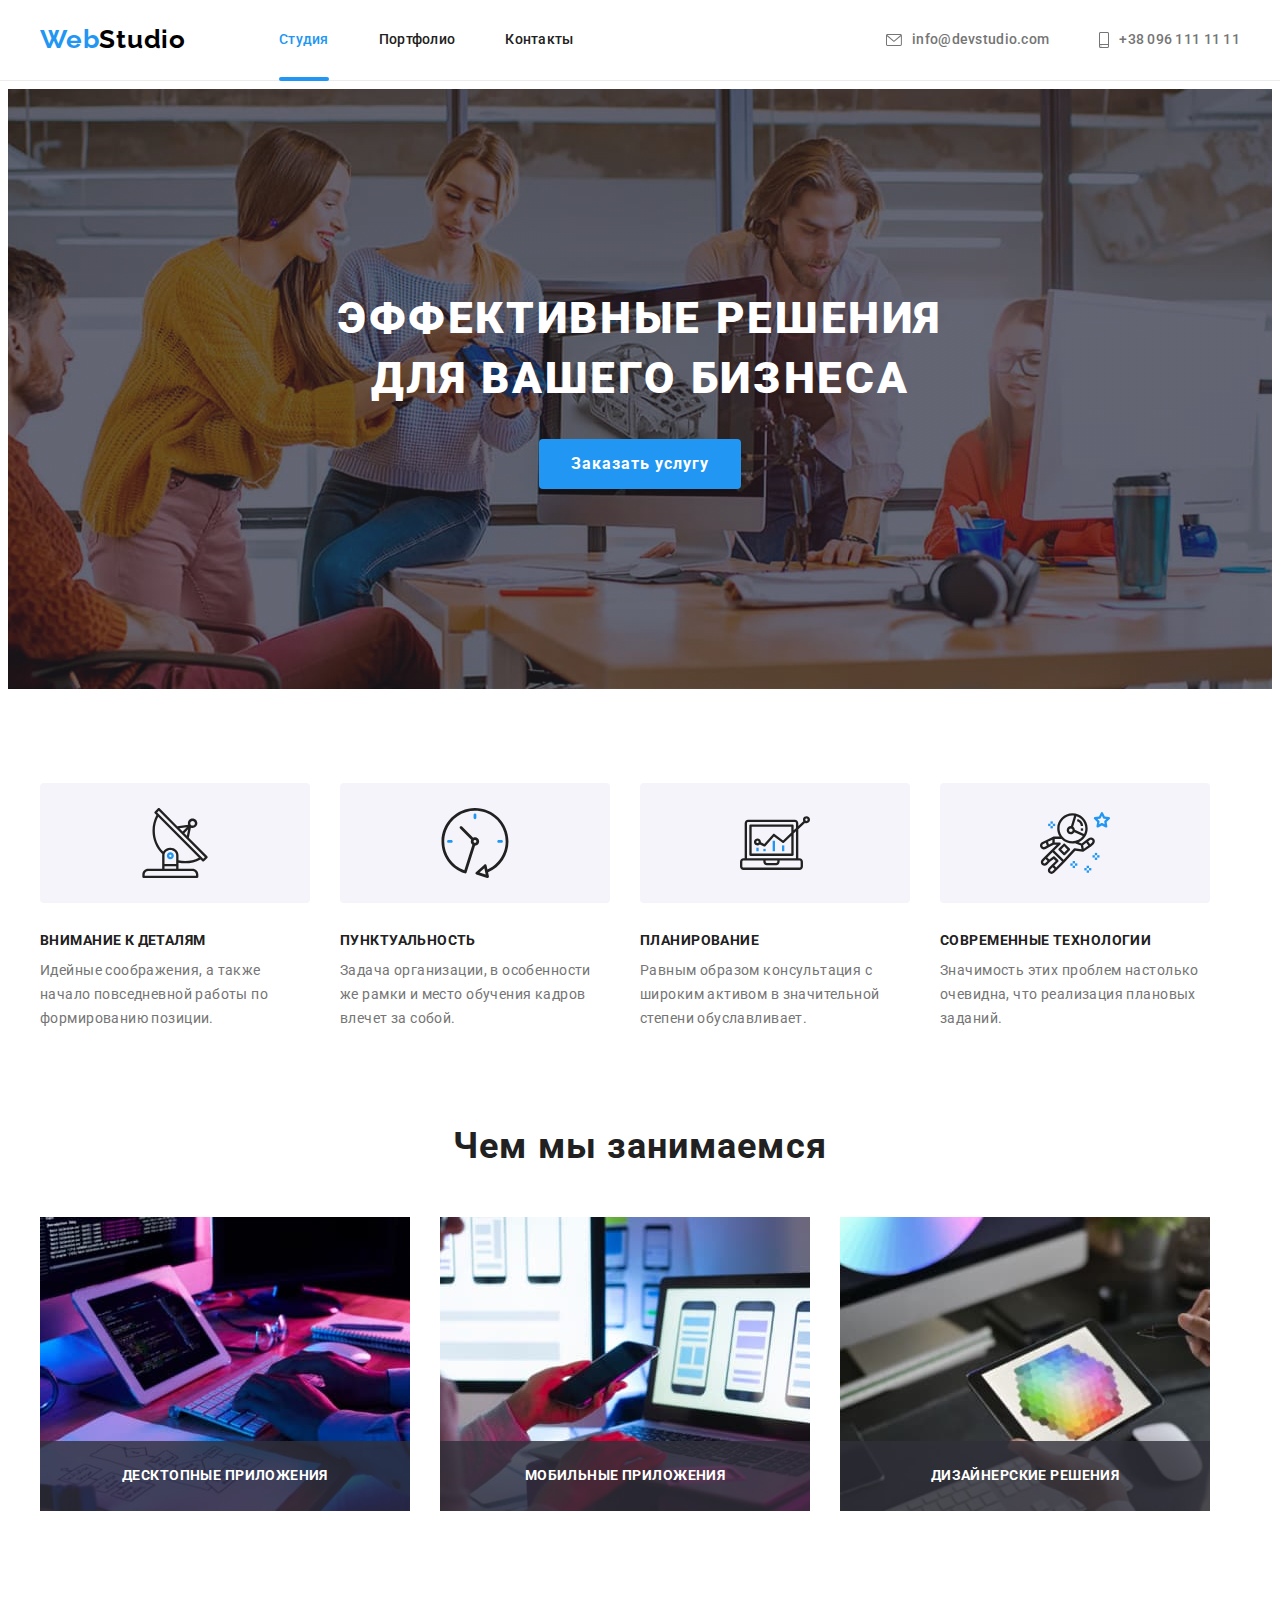
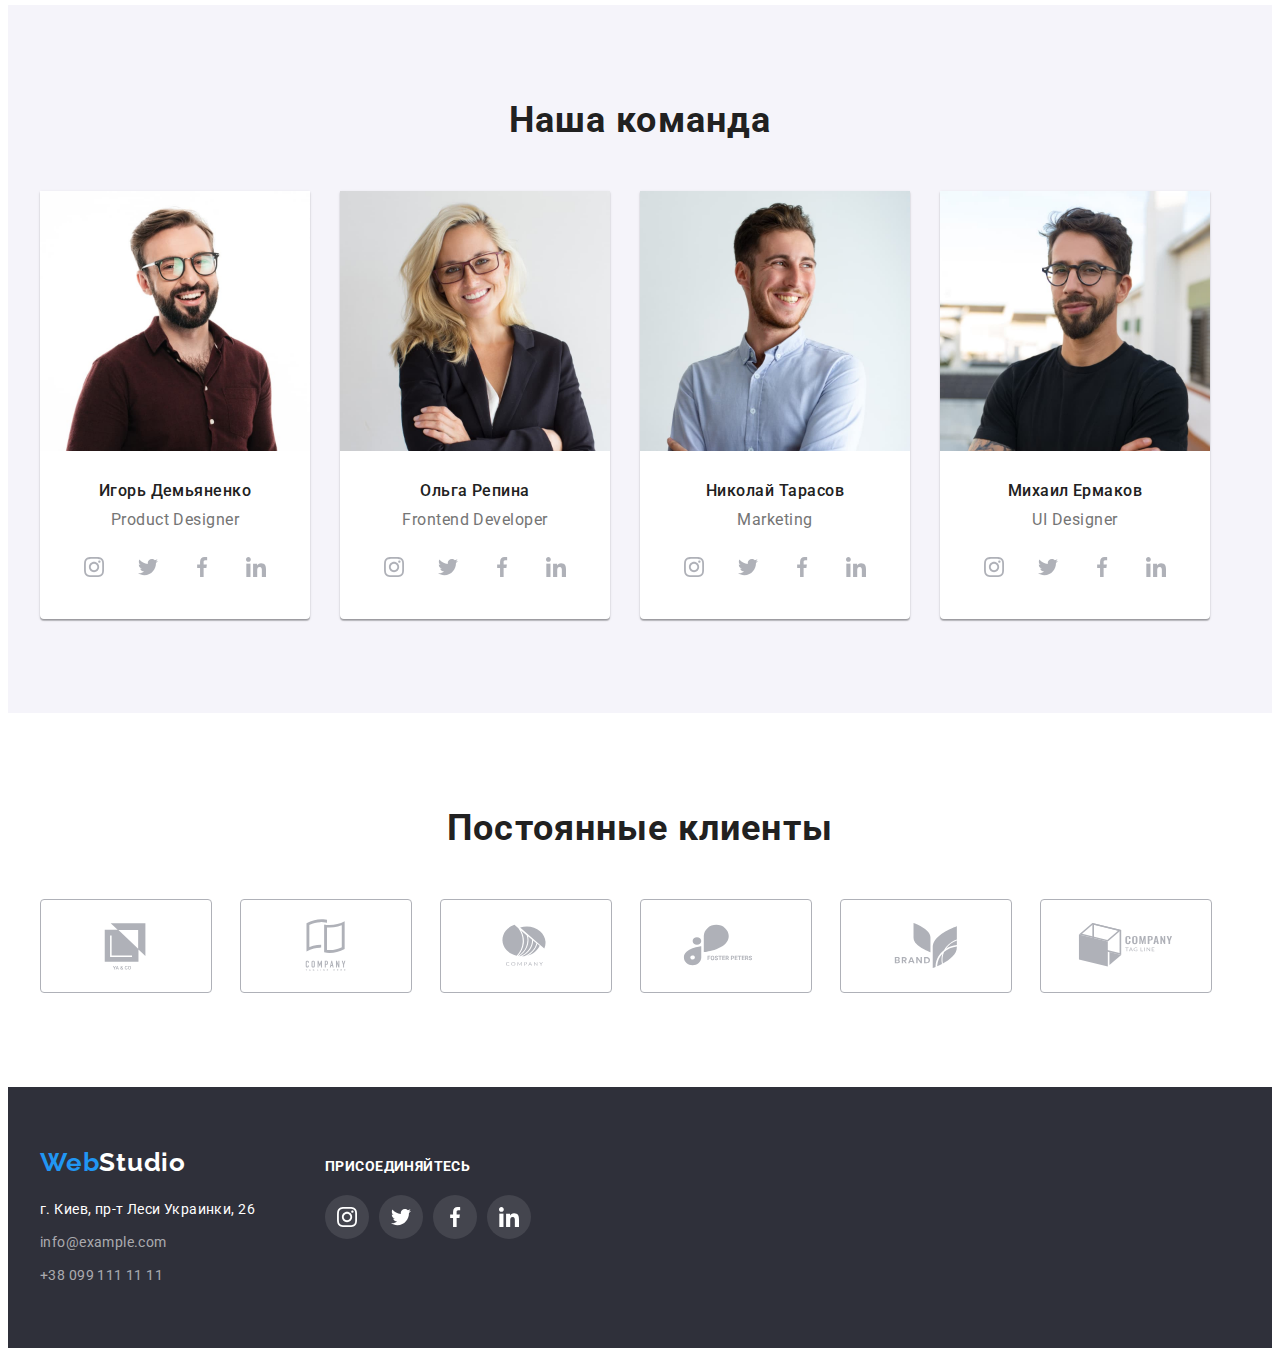
==== index.html @ 26d164e5 "added files from hw-05" ====
<!DOCTYPE html>
<html lang="ru">
  <head>
    <meta charset="UTF-8" />
    <meta http-equiv="X-UA-Compatible" content="IE=edge" />
    <meta name="viewport" content="width=device-width, initial-scale=1.0" />
    <title>WebStudio</title>
    <link rel="preconnect" href="https://fonts.googleapis.com" />
    <link rel="preconnect" href="https://fonts.gstatic.com" crossorigin />
    <link
      href="https://fonts.googleapis.com/css2?family=Raleway:wght@700&family=Roboto:wght@400;500;700;900&display=swap"
      rel="stylesheet"
    />
    <link
      rel="stylesheet"
      href="https://cdnjs.cloudflare.com/ajax/libs/modern-normalize/1.1.0/modern-normalize.min.css"
      integrity="sha512-wpPYUAdjBVSE4KJnH1VR1HeZfpl1ub8YT/NKx4PuQ5NmX2tKuGu6U/JRp5y+Y8XG2tV+wKQpNHVUX03MfMFn9Q=="
      crossorigin="anonymous"
      referrerpolicy="no-referrer"
    />
    <link rel="stylesheet" href="./css/styles.css" />
  </head>
  <body>
    <header class="header">
      <div class="header-container container">
        <a class="logo link" href="index.html" lang="en"
          >Web<span class="logo-black link">Studio</span></a
        >

        <nav class="nav">
          <ul class="nav-list list">
            <li class="nav-item">
              <a class="nav-link link current" href="./index.html">Студия</a>
            </li>
            <li class="nav-item">
              <a class="nav-link link" href="./portfolio.html">Портфолио</a>
            </li>
            <li class="nav-item">
              <a class="nav-link link" href="">Контакты</a>
            </li>
          </ul>
        </nav>

        <ul class="contacts-list list">
          <li class="contacts-item">
            <a class="contacts-link link" href="mailto:info@devstudio.com">
              <svg class="contacts-icon" width="16" height="12">
                <use href="./images/icons-2.svg#icon-envelope"></use>
              </svg>
              info@devstudio.com
            </a>
          </li>
          <li class="contacts-item">
            <a class="contacts-link link" href="tel:+380961111111">
              <svg class="contacts-icon" width="10" height="16">
                <use href="./images/icons-2.svg#icon-smartphone"></use>
              </svg>
              +38 096 111 11 11
            </a>
          </li>
        </ul>
      </div>
    </header>

    <main>
      <section class="hero">
        <div class="container">
          <div class="hero-content">
            <h1 class="hero-title">Эффективные решения для вашего бизнеса</h1>
            <button class="hero-btn" type="button" data-modal-open>Заказать услугу</button>
          </div>
        </div>
      </section>

      <section class="features section">
        <div class="container">
          <h2 class="visually-hidden title">В чем наша особенность</h2>
          <ul class="features-list list">
            <li class="features-item">
              <div class="features-thumb">
                <svg class="features-icon" width="70" height="70">
                  <use href="./images/icons.svg#icon-antenna"></use>
                </svg>
              </div>
              <h3 class="features-item-title">Внимание к деталям</h3>
              <p class="features-item-text">
                Идейные соображения, а также начало повседневной работы по формированию позиции.
              </p>
            </li>
            <li class="features-item">
              <div class="features-thumb">
                <svg class="features-icon" width="70" height="70">
                  <use href="./images/icons.svg#icon-clock"></use>
                </svg>
              </div>
              <h3 class="features-item-title">Пунктуальность</h3>
              <p class="features-item-text">
                Задача организации, в особенности же рамки и место обучения кадров влечет за собой.
              </p>
            </li>
            <li class="features-item">
              <div class="features-thumb">
                <svg class="features-icon" width="70" height="70">
                  <use href="./images/icons.svg#icon-diagram"></use>
                </svg>
              </div>
              <h3 class="features-item-title">Планирование</h3>
              <p class="features-item-text">
                Равным образом консультация с широким активом в значительной степени обуславливает.
              </p>
            </li>
            <li class="features-item">
              <div class="features-thumb">
                <svg class="features-icon" width="70" height="70">
                  <use href="./images/icons.svg#icon-astronaut"></use>
                </svg>
              </div>
              <h3 class="features-item-title">Современные технологии</h3>
              <p class="features-item-text">
                Значимость этих проблем настолько очевидна, что реализация плановых заданий.
              </p>
            </li>
          </ul>
        </div>
      </section>

      <section class="services section">
        <div class="container">
          <h2 class="services-title title">Чем мы занимаемся</h2>
          <ul class="services-list list">
            <li class="services-item">
              <div class="services-item-wrap">
                <img
                  src="./images/about/about-img-1.jpg"
                  alt="Человек печатает на клавиатуре"
                  width="370"
                  height="294"
                />
                <p>Десктопные приложения</p>
              </div>
            </li>
            <li class="services-item">
              <div class="services-item-wrap">
                <img
                  src="./images/about/about-img-2.jpg"
                  alt="Человек держит телефон"
                  width="370"
                  height="294"
                />
                <p>Мобильные приложения</p>
              </div>
            </li>
            <li class="services-item">
              <div class="services-item-wrap">
                <img
                  src="./images/about/about-img-3.jpg"
                  alt="Человек держит планшет"
                  width="370"
                  height="294"
                />
                <p>Дизайнерские решения</p>
              </div>
            </li>
          </ul>
        </div>
      </section>

      <section class="team section">
        <div class="container">
          <h2 class="team-title title">Наша команда</h2>
          <ul class="team-list list">
            <li class="team-item">
              <img src="./images/team/team-img-1.jpg" alt="Парень в очках" />
              <div class="team-wrapper">
                <h3 class="team-subtitle">Игорь Демьяненко</h3>
                <p class="team-text" lang="en">Product Designer</p>
                <ul class="team-soc-list list">
                  <li class="team-soc-item">
                    <a href="" class="team-soc-link link">
                      <svg class="team-soc-icon" width="20" height="20">
                        <use href="./images/icons.svg#icon-instagram"></use>
                      </svg>
                    </a>
                  </li>
                  <li class="team-soc-item">
                    <a href="" class="team-soc-link link">
                      <svg class="team-soc-icon" width="20" height="20">
                        <use href="./images/icons.svg#icon-twitter"></use>
                      </svg>
                    </a>
                  </li>
                  <li class="team-soc-item">
                    <a href="" class="team-soc-link link">
                      <svg class="team-soc-icon" width="20" height="20">
                        <use href="./images/icons.svg#icon-facebook"></use>
                      </svg>
                    </a>
                  </li>
                  <li class="team-soc-item">
                    <a href="" class="team-soc-link link">
                      <svg class="team-soc-icon" width="20" height="20">
                        <use href="./images/icons.svg#icon-linkedin"></use>
                      </svg>
                    </a>
                  </li>
                </ul>
              </div>
            </li>
            <li class="team-item">
              <img src="./images/team/team-img-2.jpg" alt="Девушка в очках" />
              <div class="team-wrapper">
                <h3 class="team-subtitle">Ольга Репина</h3>
                <p class="team-text" lang="en">Frontend Developer</p>
                <ul class="team-soc-list list">
                  <li class="team-soc-item">
                    <a href="" class="team-soc-link link">
                      <svg class="team-soc-icon" width="20" height="20">
                        <use href="./images/icons.svg#icon-instagram"></use>
                      </svg>
                    </a>
                  </li>
                  <li class="team-soc-item">
                    <a href="" class="team-soc-link link">
                      <svg class="team-soc-icon" width="20" height="20">
                        <use href="./images/icons.svg#icon-twitter"></use>
                      </svg>
                    </a>
                  </li>
                  <li class="team-soc-item">
                    <a href="" class="team-soc-link link">
                      <svg class="team-soc-icon" width="20" height="20">
                        <use href="./images/icons.svg#icon-facebook"></use>
                      </svg>
                    </a>
                  </li>
                  <li class="team-soc-item">
                    <a href="" class="team-soc-link link">
                      <svg class="team-soc-icon" width="20" height="20">
                        <use href="./images/icons.svg#icon-linkedin"></use>
                      </svg>
                    </a>
                  </li>
                </ul>
              </div>
            </li>
            <li class="team-item">
              <img src="./images/team/team-img-3.jpg" alt="Парень без очков" />
              <div class="team-wrapper">
                <h3 class="team-subtitle">Николай Тарасов</h3>
                <p class="team-text" lang="en">Marketing</p>
                <ul class="team-soc-list list">
                  <li class="team-soc-item">
                    <a href="" class="team-soc-link link">
                      <svg class="team-soc-icon" width="20" height="20">
                        <use href="./images/icons.svg#icon-instagram"></use>
                      </svg>
                    </a>
                  </li>
                  <li class="team-soc-item">
                    <a href="" class="team-soc-link link">
                      <svg class="team-soc-icon" width="20" height="20">
                        <use href="./images/icons.svg#icon-twitter"></use>
                      </svg>
                    </a>
                  </li>
                  <li class="team-soc-item">
                    <a href="" class="team-soc-link link">
                      <svg class="team-soc-icon" width="20" height="20">
                        <use href="./images/icons.svg#icon-facebook"></use>
                      </svg>
                    </a>
                  </li>
                  <li class="team-soc-item">
                    <a href="" class="team-soc-link link">
                      <svg class="team-soc-icon" width="20" height="20">
                        <use href="./images/icons.svg#icon-linkedin"></use>
                      </svg>
                    </a>
                  </li>
                </ul>
              </div>
            </li>
            <li class="team-item">
              <img src="./images/team/team-img-4.jpg" alt="Другой парень в очках" />
              <div class="team-wrapper">
                <h3 class="team-subtitle">Михаил Ермаков</h3>
                <p class="team-text" lang="en">UI Designer</p>
                <ul class="team-soc-list list">
                  <li class="team-soc-item">
                    <a href="" class="team-soc-link link">
                      <svg class="team-soc-icon" width="20" height="20">
                        <use href="./images/icons.svg#icon-instagram"></use>
                      </svg>
                    </a>
                  </li>
                  <li class="team-soc-item">
                    <a href="" class="team-soc-link link">
                      <svg class="team-soc-icon" width="20" height="20">
                        <use href="./images/icons.svg#icon-twitter"></use>
                      </svg>
                    </a>
                  </li>
                  <li class="team-soc-item">
                    <a href="" class="team-soc-link link">
                      <svg class="team-soc-icon" width="20" height="20">
                        <use href="./images/icons.svg#icon-facebook"></use>
                      </svg>
                    </a>
                  </li>
                  <li class="team-soc-item">
                    <a href="" class="team-soc-link link">
                      <svg class="team-soc-icon" width="20" height="20">
                        <use href="./images/icons.svg#icon-linkedin"></use>
                      </svg>
                    </a>
                  </li>
                </ul>
              </div>
            </li>
          </ul>
        </div>
      </section>

      <section class="clients section">
        <div class="container">
          <h2 class="clients-title title">Постоянные клиенты</h2>
          <ul class="clients-list list">
            <li class="clients-item">
              <a href="" class="clients-link link">
                <svg class="clients-icon" width="106" height="60">
                  <use href="./images/icons-2.svg#icon-client-logo-1"></use>
                </svg>
              </a>
            </li>
            <li class="clients-item">
              <a href="" class="clients-link link">
                <svg class="clients-icon" width="106" height="60">
                  <use href="./images/icons-2.svg#icon-client-logo-2"></use>
                </svg>
              </a>
            </li>
            <li class="clients-item">
              <a href="" class="clients-link link">
                <svg class="clients-icon" width="106" height="60">
                  <use href="./images/icons-2.svg#icon-client-logo-3"></use>
                </svg>
              </a>
            </li>
            <li class="clients-item">
              <a href="" class="clients-link link">
                <svg class="clients-icon" width="106" height="60">
                  <use href="./images/icons-2.svg#icon-client-logo-4"></use>
                </svg>
              </a>
            </li>
            <li class="clients-item">
              <a href="" class="clients-link link">
                <svg class="clients-icon" width="106" height="60">
                  <use href="./images/icons-2.svg#icon-client-logo-5"></use>
                </svg>
              </a>
            </li>
            <li class="clients-item">
              <a href="" class="clients-link link">
                <svg class="clients-icon" width="106" height="60">
                  <use href="./images/icons-2.svg#icon-client-logo-6"></use>
                </svg>
              </a>
            </li>
          </ul>
        </div>
      </section>
    </main>

    <footer class="footer">
      <div class="footer-container container">
        <div class="footer-content">
          <a class="logo link" href="index.html" lang="en"
            >Web<span class="logo-white">Studio</span>
          </a>
          <address class="address">
            <ul class="address-list list">
              <li class="address-item">
                <a
                  class="address-link link"
                  href="https://goo.gl/maps/QAGM4faHn3Rg2UBT6"
                  target="_blank"
                  rel="noopener noreferrer nofollow"
                  >г. Киев, пр-т Леси Украинки, 26
                </a>
              </li>
              <li class="address-item">
                <a class="address-link link" href="mailto:info@example.com">info@example.com</a>
              </li>
              <li class="address-item">
                <a class="address-link link" href="tel:+380991111111">+38 099 111 11 11</a>
              </li>
            </ul>
          </address>
        </div>
        <div class="footer-soc">
          <strong>присоединяйтесь</strong>
          <ul class="footer-soc-list list">
            <li class="footer-soc-item">
              <a class="footer-soc-link link" href="">
                <svg class="footer-soc-icon" width="20" height="20">
                  <use href="./images/icons.svg#icon-instagram"></use>
                </svg>
              </a>
            </li>
            <li class="footer-soc-item">
              <a class="footer-soc-link link" href="">
                <svg class="footer-soc-icon" width="20" height="20">
                  <use href="./images/icons.svg#icon-twitter"></use>
                </svg>
              </a>
            </li>
            <li class="footer-soc-item">
              <a class="footer-soc-link link" href="">
                <svg class="footer-soc-icon" width="20" height="20">
                  <use href="./images/icons.svg#icon-facebook"></use>
                </svg>
              </a>
            </li>
            <li class="footer-soc-item">
              <a class="footer-soc-link link" href="">
                <svg class="footer-soc-icon" width="20" height="20">
                  <use href="./images/icons.svg#icon-linkedin"></use>
                </svg>
              </a>
            </li>
          </ul>
        </div>
      </div>
    </footer>

    <div class="backdrop is-hidden" data-modal>
      <div class="modal">
        <button type="button" class="modal-close-btn" data-modal-close>
          <svg width="11" height="11">
            <use href="./images/modal-close.svg#modal-close"></use>
          </svg>
        </button>
      </div>
    </div>
    <script src="./js/modal.js"></script>
  </body>
</html>
---- css/styles.css ----
:root {
  --title-color: #212121;
  --hero-title-color: #fff;
  --text-color: #757575;
  --text-color-secondary: #fff;
  --primary-bcg-color: #fff;
  --accent-color: #2196f3;
  --element-gap: 30px;
}

body {
  font-family: 'Roboto', sans-serif;
  color: var(--title-color);
  background-color: var(--primary-bcg-color);

  padding-top: 81px;
}

h1,
h2,
h3,
h4,
h5,
h6,
p {
  margin: 0;
}

ul {
  margin: 0;
  padding-left: 0;
}

button {
  cursor: pointer;
}

.list {
  list-style: none;
  margin: 0;
  padding: 0;
}

img {
  display: block;
  max-width: 100%;
  height: auto;
}

.link {
  text-decoration: none;
}

.title {
  margin-bottom: 50px;

  font-size: 36px;
  line-height: 1.17;
  text-align: center;
  letter-spacing: 0.03em;
  color: var(--title-color);
}

.visually-hidden {
  position: absolute;
  white-space: nowrap;
  width: 1px;
  height: 1px;
  overflow: hidden;
  border: 0;
  padding: 0;
  clip: rect(0 0 0 0);
  clip-path: inset(50%);
  margin: -1px;
}

.container {
  max-width: 1200px;
  padding-left: 15px;
  padding-right: 15px;
  margin: 0 auto;
}

.section {
  padding-top: 94px;
  padding-bottom: 94px;
}

/* -----------------HEADER----------------- */

.header {
  position: fixed;
  z-index: 999;
  background-color: var(--primary-bcg-color);
  top: 0;
  left: 50%;
  transform: translateX(-50%);

  border-bottom: 1px solid #ececec;
  width: 100%;
}

.header-container {
  display: flex;
  align-items: center;
}

.logo {
  font-family: 'Raleway', sans-serif;
  font-weight: 700;
  font-size: 26px;
  line-height: 1.19;
  letter-spacing: 0.03em;
  color: #2196f3;
}
.logo-black {
  color: #000;
}
header .logo {
  margin-right: 93px;
  padding-top: 24px;
  padding-bottom: 25px;
}

.nav-list {
  display: flex;
}

.nav-item {
  margin-right: 50px;
}
.nav-item:last-child {
  margin-right: 0;
}

.nav-link {
  display: block;
  padding-top: 32px;
  padding-bottom: 32px;

  font-weight: 500;
  font-size: 14px;
  line-height: 1.14;
  letter-spacing: 0.02em;
  color: var(--title-color);

  transition: color 250ms cubic-bezier(0.4, 0, 0.2, 1);
}

.nav-link.current {
  position: relative;

  color: var(--accent-color);
}

.nav-link.current::after {
  content: '';

  position: absolute;
  bottom: -1px;
  left: 0;

  width: 100%;
  height: 4px;
  background-color: var(--accent-color);
  border-radius: 2px;
}

.contacts-list {
  display: flex;
  margin-left: auto;
}

.contacts-item {
  margin-right: 50px;
}
.contacts-item:last-child {
  margin-right: 0;
}

.contacts-link {
  display: flex;
  align-items: center;
  padding-top: 32px;
  padding-bottom: 32px;

  font-weight: 500;
  font-size: 14px;
  line-height: 1.14;
  letter-spacing: 0.02em;
  color: var(--text-color);

  transition: color 250ms cubic-bezier(0.4, 0, 0.2, 1);
}

.contacts-icon {
  margin-right: 10px;
  fill: currentColor;
}

.nav-link:hover,
.nav-link:focus,
.contacts-link:hover,
.contacts-link:focus {
  color: var(--accent-color);
}

/* -----------------HERO----------------- */

.hero {
  padding-top: 200px;
  padding-bottom: 200px;
  margin: 0 auto;
  max-width: 1600px;

  background-color: #c4c4c4;
  background-image: linear-gradient(rgba(47, 48, 58, 0.4), rgba(47, 48, 58, 0.4)),
    url(../images/hero/hero-bg.jpg);
  background-repeat: no-repeat;
  background-position: center;
  background-size: cover;
}

.hero-content {
  margin: 0 auto;
  max-width: 696px;
}

.hero-title {
  margin-bottom: var(--element-gap);

  font-weight: 900;
  font-size: 44px;
  line-height: 1.36;
  text-align: center;
  letter-spacing: 0.06em;
  text-transform: uppercase;
  color: var(--hero-title-color);
}

.hero-btn {
  display: block;
  padding: 10px 32px;
  margin: 0 auto;
  border: none;

  font-family: inherit;
  font-weight: 700;
  font-size: 16px;
  line-height: 1.88;
  letter-spacing: 0.06em;
  color: var(--text-color-secondary);

  background-color: var(--accent-color);
  box-shadow: 0px 4px 4px rgba(0, 0, 0, 0.15);
  border-radius: 4px;

  transition: background-color 250ms cubic-bezier(0.4, 0, 0.2, 1);
}

.hero-btn:hover,
.hero-btn:focus {
  background-color: #188ce8;
}

/* -----------------FEATURES----------------- */

.features.section {
  padding-bottom: 0;
}

.features-list {
  display: flex;
}

.features-item {
  margin-right: var(--element-gap);
  max-width: 270px;
}
.features-item:last-child {
  margin-right: 0;
}

.features-thumb {
  display: flex;
  justify-content: center;
  align-items: center;
  height: 120px;
  margin-bottom: 30px;

  background-color: #f5f4fa;
  border-radius: 4px;
}

.features-item-title {
  margin-bottom: 10px;

  font-size: 14px;
  line-height: 1.14;
  letter-spacing: 0.03em;
  text-transform: uppercase;
  color: var(--title-color);
}

.features-item-text {
  font-size: 14px;
  line-height: 1.71;
  letter-spacing: 0.03em;
  color: var(--text-color);
}

/* -----------------SERVICES----------------- */

.services-list {
  display: flex;
}

.services-item {
  margin-right: var(--element-gap);
  max-width: 100%;
}
.services-item:last-child {
  margin-right: 0;
}

.services-item-wrap {
  position: relative;
}

.services-item p {
  position: absolute;
  bottom: 0;

  padding: 27px 0;
  width: 100%;

  font-weight: 700;
  font-size: 14px;
  line-height: 1.14;
  text-align: center;
  letter-spacing: 0.03em;
  text-transform: uppercase;

  color: var(--text-color-secondary);
  background-color: rgba(47, 48, 58, 0.8);
}

/* -----------------TEAM----------------- */

.team {
  background-color: #f5f4fa;
}

.team-list {
  display: flex;
}

.team-item {
  max-width: 270px;

  background-color: var(--primary-bcg-color);
  margin-right: var(--element-gap);
  box-shadow: 0px 1px 3px rgba(0, 0, 0, 0.12), 0px 1px 1px rgba(0, 0, 0, 0.14),
    0px 2px 1px rgba(0, 0, 0, 0.2);
  border-radius: 0px 0px 4px 4px;
}
.team-item:last-child {
  margin-right: 0;
}

.team-wrapper {
  padding: 30px 5px;
}

.team-subtitle {
  font-weight: 500;
  font-size: 16px;
  line-height: 1.19;
  letter-spacing: 0.03em;
  color: var(--title-color);
  text-align: center;
  margin-bottom: 10px;
}

.team-text {
  margin-bottom: 16px;

  font-weight: 400;
  font-size: 16px;
  line-height: 1.19;
  letter-spacing: 0.03em;
  color: var(--text-color);
  text-align: center;
}

.team-soc-list {
  display: flex;
  justify-content: center;
}

.team-soc-item {
  margin-right: 10px;
}
.team-soc-item:last-child {
  margin-right: 0;
}

.team-soc-link {
  display: flex;
  justify-content: center;
  align-items: center;
  width: 44px;
  height: 44px;

  border-radius: 50%;
  color: #afb1b8;

  transition: background-color 250ms cubic-bezier(0.4, 0, 0.2, 1),
    color 250ms cubic-bezier(0.4, 0, 0.2, 1);
}

.team-soc-icon {
  fill: currentColor;
}

.team-soc-link:hover,
.team-soc-link:focus {
  background-color: var(--accent-color);
  color: #fff;
}

/* -----------------CLIENTS----------------- */

.clients-list {
  display: flex;
}

.clients-item {
  max-width: 170px;
  margin-right: var(--element-gap);
}
.clients-item:last-child {
  margin-right: 0;
}

.clients-link {
  display: flex;
  justify-content: center;
  align-items: center;
  width: 170px;
  height: 92px;

  border: 1px solid #afb1b8;
  border-radius: 4px;
  color: #afb1b8;
  transform: scale(1);

  transition: border 250ms cubic-bezier(0.4, 0, 0.2, 1), color 250ms cubic-bezier(0.4, 0, 0.2, 1),
    transform 250ms cubic-bezier(0.4, 0, 0.2, 1);
}

.clients-icon {
  fill: currentColor;
}

.clients-link:hover,
.clients-link:focus {
  border: 1px solid var(--accent-color);
  color: var(--accent-color);
  transform: scale(1.1);
}

/* -----------------PORTFOLIO----------------- */

.portfolio-list {
  display: flex;
  justify-content: center;
  margin-bottom: 50px;
}

.portfolio-item {
  margin-right: 8px;
}
.portfolio-item:last-child {
  margin-right: 0;
}

.portfolio-btn {
  padding: 6px 22px;
  border: none;
  border-radius: 4px;

  font-family: inherit;
  font-weight: 500;
  font-size: 16px;
  line-height: 1.63;
  text-align: center;
  letter-spacing: 0.03em;

  box-shadow: none;
  background-color: #f5f4fa;
  color: #212121;

  transition: box-shadow 250ms cubic-bezier(0.4, 0, 0.2, 1),
    color 250ms cubic-bezier(0.4, 0, 0.2, 1), background-color 250ms cubic-bezier(0.4, 0, 0.2, 1);
}

.portfolio-btn.current {
  box-shadow: 0px 3px 1px rgba(0, 0, 0, 0.1), 0px 1px 2px rgba(0, 0, 0, 0.08),
    0px 2px 2px rgba(0, 0, 0, 0.12);

  color: var(--text-color-secondary);
  background-color: var(--accent-color);
}

.portfolio-btn:hover,
.portfolio-btn:focus {
  box-shadow: 0px 3px 1px rgba(0, 0, 0, 0.1), 0px 1px 2px rgba(0, 0, 0, 0.08),
    0px 2px 2px rgba(0, 0, 0, 0.12);
  color: var(--text-color-secondary);
  background-color: var(--accent-color);
}

.card-set {
  display: flex;
  flex-wrap: wrap;
  margin-right: calc(-1 * var(--element-gap));
  margin-bottom: calc(-1 * var(--element-gap));
}

.card-item {
  flex-basis: calc((100% / 3)- var(--element-gap));
  margin-right: var(--element-gap);
  margin-bottom: var(--element-gap);
}

.card-item-link {
  display: block;
  width: 100%;

  box-shadow: none;

  transition: box-shadow 250ms cubic-bezier(0.4, 0, 0.2, 1);
}
.card-item-link:hover,
.card-item-link:focus {
  box-shadow: 0px 1px 1px rgba(0, 0, 0, 0.12), 0px 4px 4px rgba(0, 0, 0, 0.06),
    1px 4px 6px rgba(0, 0, 0, 0.16);
}

.card-overlay {
  position: relative;
  overflow: hidden;
}

.card-overlay-text {
  position: absolute;
  top: 0;
  left: 0;
  transform: translateY(100%);
  transition: transform 250ms cubic-bezier(0.4, 0, 0.2, 1);

  padding: 63px 24px;
  height: 100%;

  font-size: 18px;
  line-height: 1.56;
  letter-spacing: 0.03em;

  background-color: rgba(33, 150, 243, 0.9);
  color: var(--text-color-secondary);
}
.card-item-link:hover .card-overlay-text,
.card-item-link:focus .card-overlay-text {
  transform: translate(0);
}

.card-item-bottom {
  padding: 20px 24px;
  border: 1px solid #eeeeee;
  border-top: none;
}

.card-item-title {
  margin-bottom: 4px;

  font-size: 18px;
  line-height: 2;
  letter-spacing: 0.06em;
  color: var(--title-color);
}

.card-item-text {
  font-size: 16px;
  line-height: 1.88;
  letter-spacing: 0.03em;
  color: var(--text-color);
}

/* -----------------FOOTER----------------- */

.footer {
  padding: 60px 0;

  background-color: #2f303a;
}

.footer-container {
  display: flex;
}

.logo-white {
  color: #fff;
}
footer .logo {
  display: inline-block;
  margin-bottom: 20px;
}

.address {
  font-style: normal;
}

.address-item {
  margin-bottom: 9px;
}
.address-item:last-child {
  margin-bottom: 0;
}

.address-link[target] {
  color: var(--text-color-secondary);

  transition: color 250ms cubic-bezier(0.4, 0, 0.2, 1);
}

.address-link {
  font-size: 14px;
  line-height: 1.71;
  letter-spacing: 0.03em;
  color: rgba(255, 255, 255, 0.6);

  transition: color 250ms cubic-bezier(0.4, 0, 0.2, 1);
}

.address-link:hover,
.address-link:focus {
  color: var(--accent-color);
}

.footer-container {
  align-items: baseline;
}

.footer-soc strong {
  display: block;
  margin-bottom: 20px;

  font-size: 14px;
  line-height: 1.14;
  letter-spacing: 0.03em;
  text-transform: uppercase;

  color: var(--text-color-secondary);
}

.footer-soc {
  margin-left: 70px;
}

.footer-soc-list {
  display: flex;
}

.footer-soc-item {
  margin-right: 10px;
}
.footer-soc-item:last-child {
  margin-right: 0;
}

.footer-soc-link {
  display: flex;
  justify-content: center;
  align-items: center;
  width: 44px;
  height: 44px;

  background-color: rgba(255, 255, 255, 0.1);
  border-radius: 50%;
  color: #fff;

  transition: background-color 250ms cubic-bezier(0.4, 0, 0.2, 1);
}

.footer-soc-icon {
  fill: currentColor;
}

.footer-soc-link:hover,
.footer-soc-link:focus {
  background-color: var(--accent-color);
}

/* -----------------MODAL----------------- */
.backdrop {
  position: fixed;
  top: 0;
  left: 0;
  width: 100%;
  height: 100%;

  background-color: rgba(0, 0, 0, 0.2);

  opacity: 1;
  transition: opacity 300ms linear, visibility 300ms linear;
}

.backdrop.is-hidden {
  opacity: 0;
  visibility: hidden;
  pointer-events: none;
}

.backdrop.is-hidden .modal {
  transform: translate(-50%, -50%) scale(0);
}

.modal {
  position: absolute;
  top: 50%;
  left: 50%;
  transform: translate(-50%, -50%) scale(1);

  width: 528px;
  min-height: 581px;
  padding: 8px;

  background-color: var(--primary-bcg-color);
  box-shadow: 0px 1px 3px rgba(0, 0, 0, 0.12), 0px 1px 1px rgba(0, 0, 0, 0.14),
    0px 2px 1px rgba(0, 0, 0, 0.2);
  border-radius: 4px;

  transition: transform 300ms linear;
}

.modal-close-btn {
  display: block;

  width: 30px;
  height: 30px;
  margin-left: auto;

  background-color: var(--primary-bcg-color);
  border: 1px solid rgba(0, 0, 0, 0.1);
  border-radius: 50%;
}

.no-scroll {
  overflow: hidden;
}
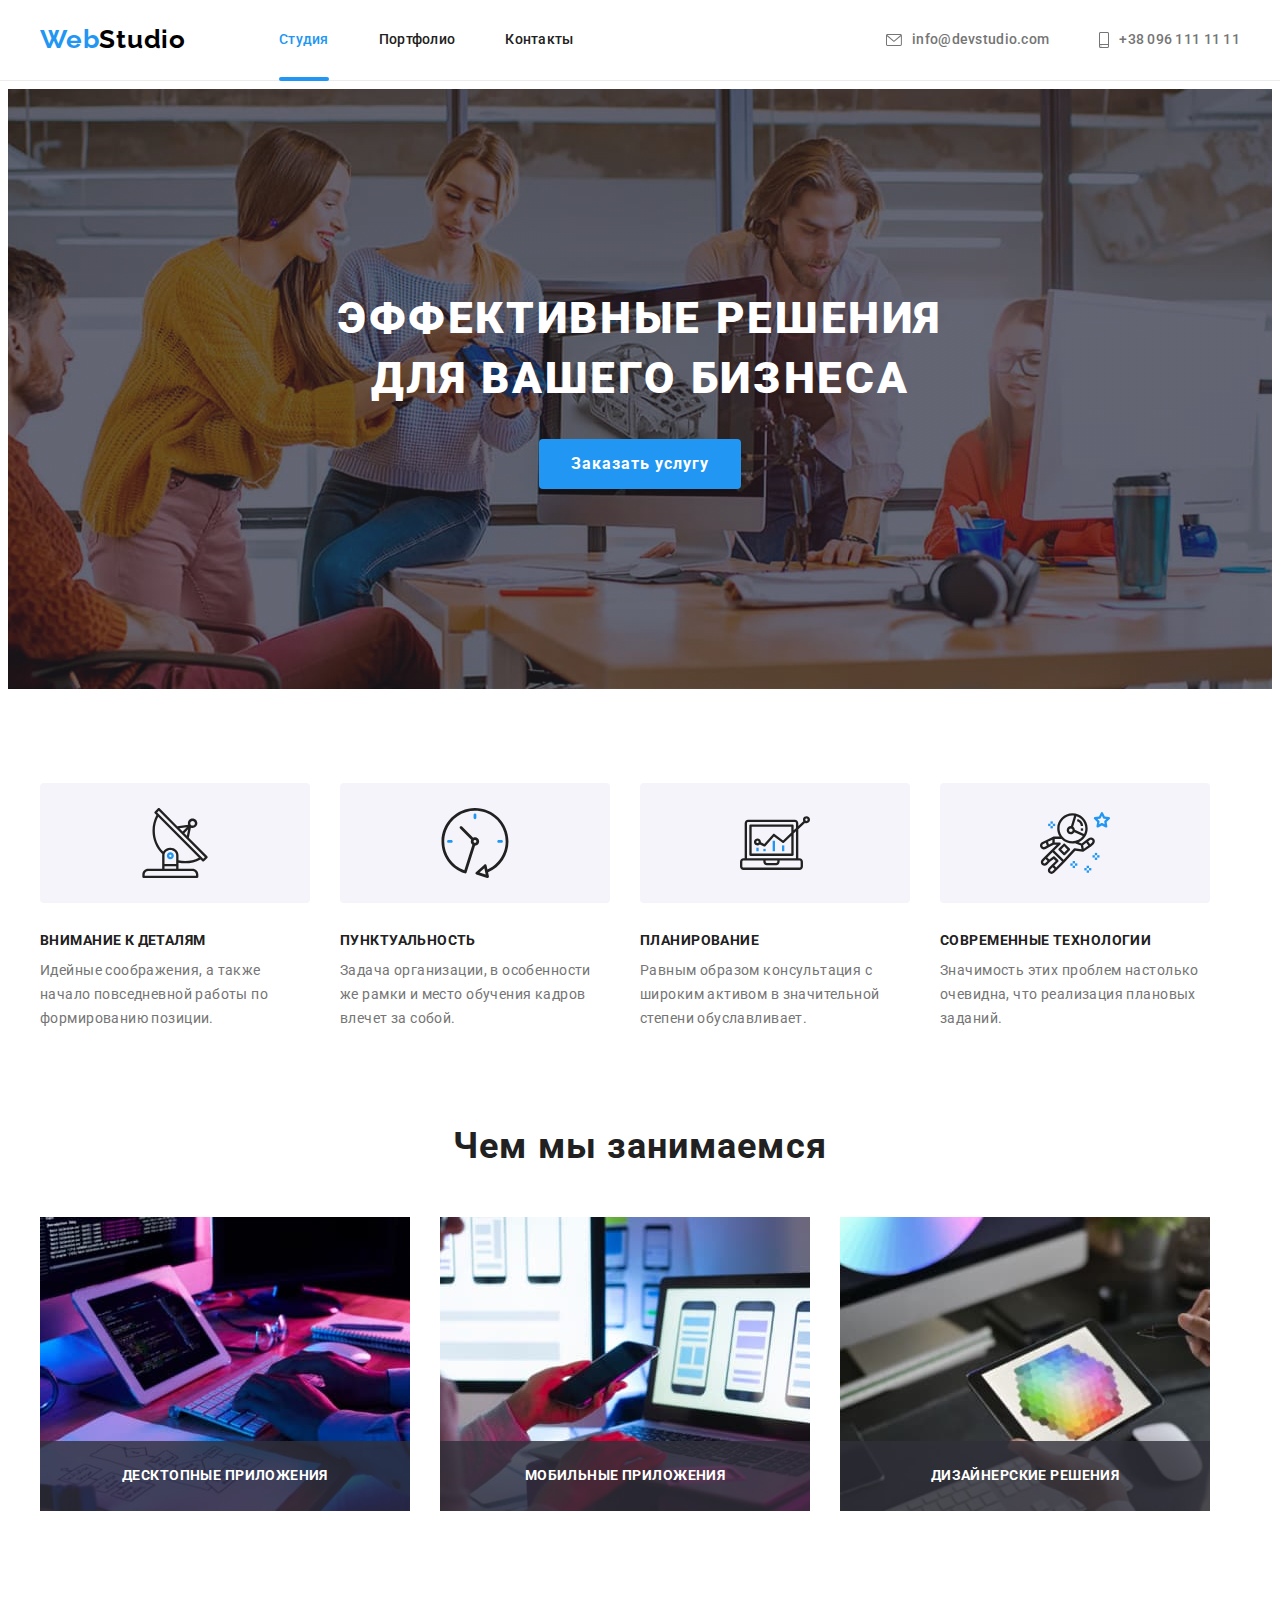
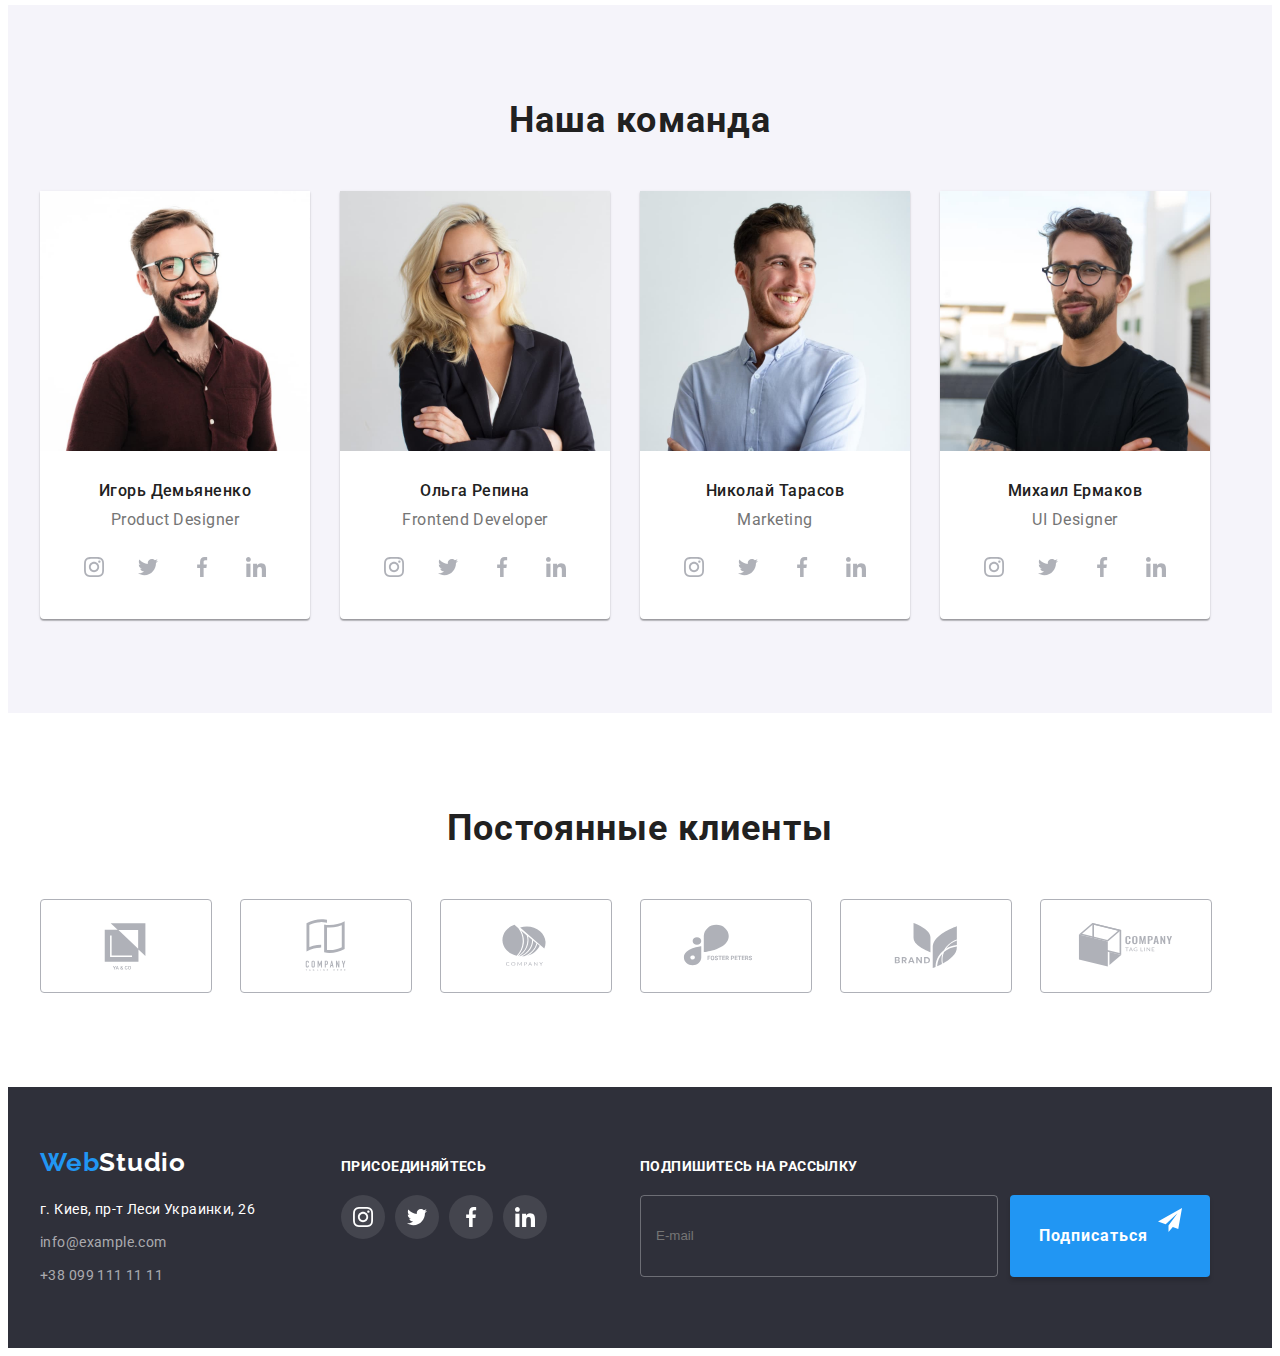
==== commit 4f19e850: "upd footer & modal" ====
--- a/index.html
+++ b/index.html
@@ -67,7 +67,7 @@
         <div class="container">
           <div class="hero-content">
             <h1 class="hero-title">Эффективные решения для вашего бизнеса</h1>
-            <button class="hero-btn" type="button" data-modal-open>Заказать услугу</button>
+            <button class="button" type="button" data-modal-open>Заказать услугу</button>
           </div>
         </div>
       </section>
@@ -431,6 +431,18 @@
             </li>
           </ul>
         </div>
+        <div class="footer-form-wrap">
+          <strong>Подпишитесь на рассылку</strong>
+          <form class="footer-form">
+            <input class="footer-input" type="text" name="email" placeholder="E-mail" />
+            <button class="button subscribe-btn" type="submit">
+              Подписаться
+              <svg class="icon-subscribe" width="24" height="24">
+                <use href="./images/icons.svg#icon-subscribe"></use>
+              </svg>
+            </button>
+          </form>
+        </div>
       </div>
     </footer>
 
@@ -438,9 +450,28 @@
       <div class="modal">
         <button type="button" class="modal-close-btn" data-modal-close>
           <svg width="11" height="11">
-            <use href="./images/modal-close.svg#modal-close"></use>
+            <use href="./images/icons.svg#icon-modal-close"></use>
           </svg>
         </button>
+        <strong class="modal-title">Оставьте свои данные, мы вам перезвоним</strong>
+        <form class="modal-form">
+          <label class="modal-form-label">
+            Имя
+            <input class="modal-form-text" type="text" name="" id="" />
+          </label>
+          <label class="modal-form-label">
+            Телефон
+            <input class="modal-form-text" type="text" name="" id="" />
+          </label>
+          <label class="modal-form-label">
+            Почта
+            <input class="modal-form-text" type="text" name="" id="" />
+          </label>
+          <label class="modal-form-label">
+            Комментарий
+            <input class="modal-form-text" type="text" name="" id="" />
+          </label>
+        </form>
       </div>
     </div>
     <script src="./js/modal.js"></script>
--- a/css/styles.css
+++ b/css/styles.css
@@ -238,7 +238,7 @@
   color: var(--hero-title-color);
 }
 
-.hero-btn {
+.button {
   display: block;
   padding: 10px 32px;
   margin: 0 auto;
@@ -258,8 +258,8 @@
   transition: background-color 250ms cubic-bezier(0.4, 0, 0.2, 1);
 }
 
-.hero-btn:hover,
-.hero-btn:focus {
+.button:hover,
+.button:focus {
   background-color: #188ce8;
 }
 
@@ -609,6 +609,10 @@
   display: flex;
 }
 
+.footer-content {
+  width: 231px;
+}
+
 .logo-white {
   color: #fff;
 }
@@ -652,7 +656,8 @@
   align-items: baseline;
 }
 
-.footer-soc strong {
+.footer-soc strong,
+.footer-form-wrap strong {
   display: block;
   margin-bottom: 20px;
 
@@ -700,6 +705,44 @@
 .footer-soc-link:hover,
 .footer-soc-link:focus {
   background-color: var(--accent-color);
+}
+
+.footer-form-wrap {
+  margin-left: 93px;
+  width: 570px;
+}
+
+.footer-form {
+  display: flex;
+}
+
+.footer-input {
+  width: 358px;
+  height: 50px;
+  padding: 15px;
+
+  background-color: transparent;
+  color: var(--text-color-secondary);
+  border: 1px solid rgba(255, 255, 255, 0.3);
+  border-radius: 4px;
+}
+.footer-input:focus {
+  outline: 1px solid #2196f3;
+}
+
+.subscribe-btn {
+  position: relative;
+
+  display: inline-block;
+  width: 200px;
+  padding: 10px 62px 10px 29px;
+  margin-left: 12px;
+}
+
+.icon-subscribe {
+  position: absolute;
+  top: 13px;
+  right: 28px;
 }
 
 /* -----------------MODAL----------------- */
@@ -734,7 +777,7 @@
 
   width: 528px;
   min-height: 581px;
-  padding: 8px;
+  padding: 40px;
 
   background-color: var(--primary-bcg-color);
   box-shadow: 0px 1px 3px rgba(0, 0, 0, 0.12), 0px 1px 1px rgba(0, 0, 0, 0.14),
@@ -746,14 +789,49 @@
 
 .modal-close-btn {
   display: block;
+  position: absolute;
+  top: 8px;
+  right: 8px;
 
   width: 30px;
   height: 30px;
-  margin-left: auto;
 
   background-color: var(--primary-bcg-color);
+  color: #000;
   border: 1px solid rgba(0, 0, 0, 0.1);
   border-radius: 50%;
+
+  transition: color 250ms cubic-bezier(0.4, 0, 0.2, 1);
+}
+
+.modal-close-btn > svg {
+  fill: currentColor;
+}
+
+.modal-close-btn:hover,
+.modal-close-btn:focus {
+  color: var(--accent-color);
+}
+
+.modal-title {
+  display: block;
+
+  margin: 0 auto 12px auto;
+
+  font-size: 20px;
+  line-height: 1.15;
+  text-align: center;
+  letter-spacing: 0.03em;
+
+  color: var(--title-color);
+}
+
+.modal-form-label {
+  display: block;
+}
+
+.modal-form-text {
+  display: block;
 }
 
 .no-scroll {
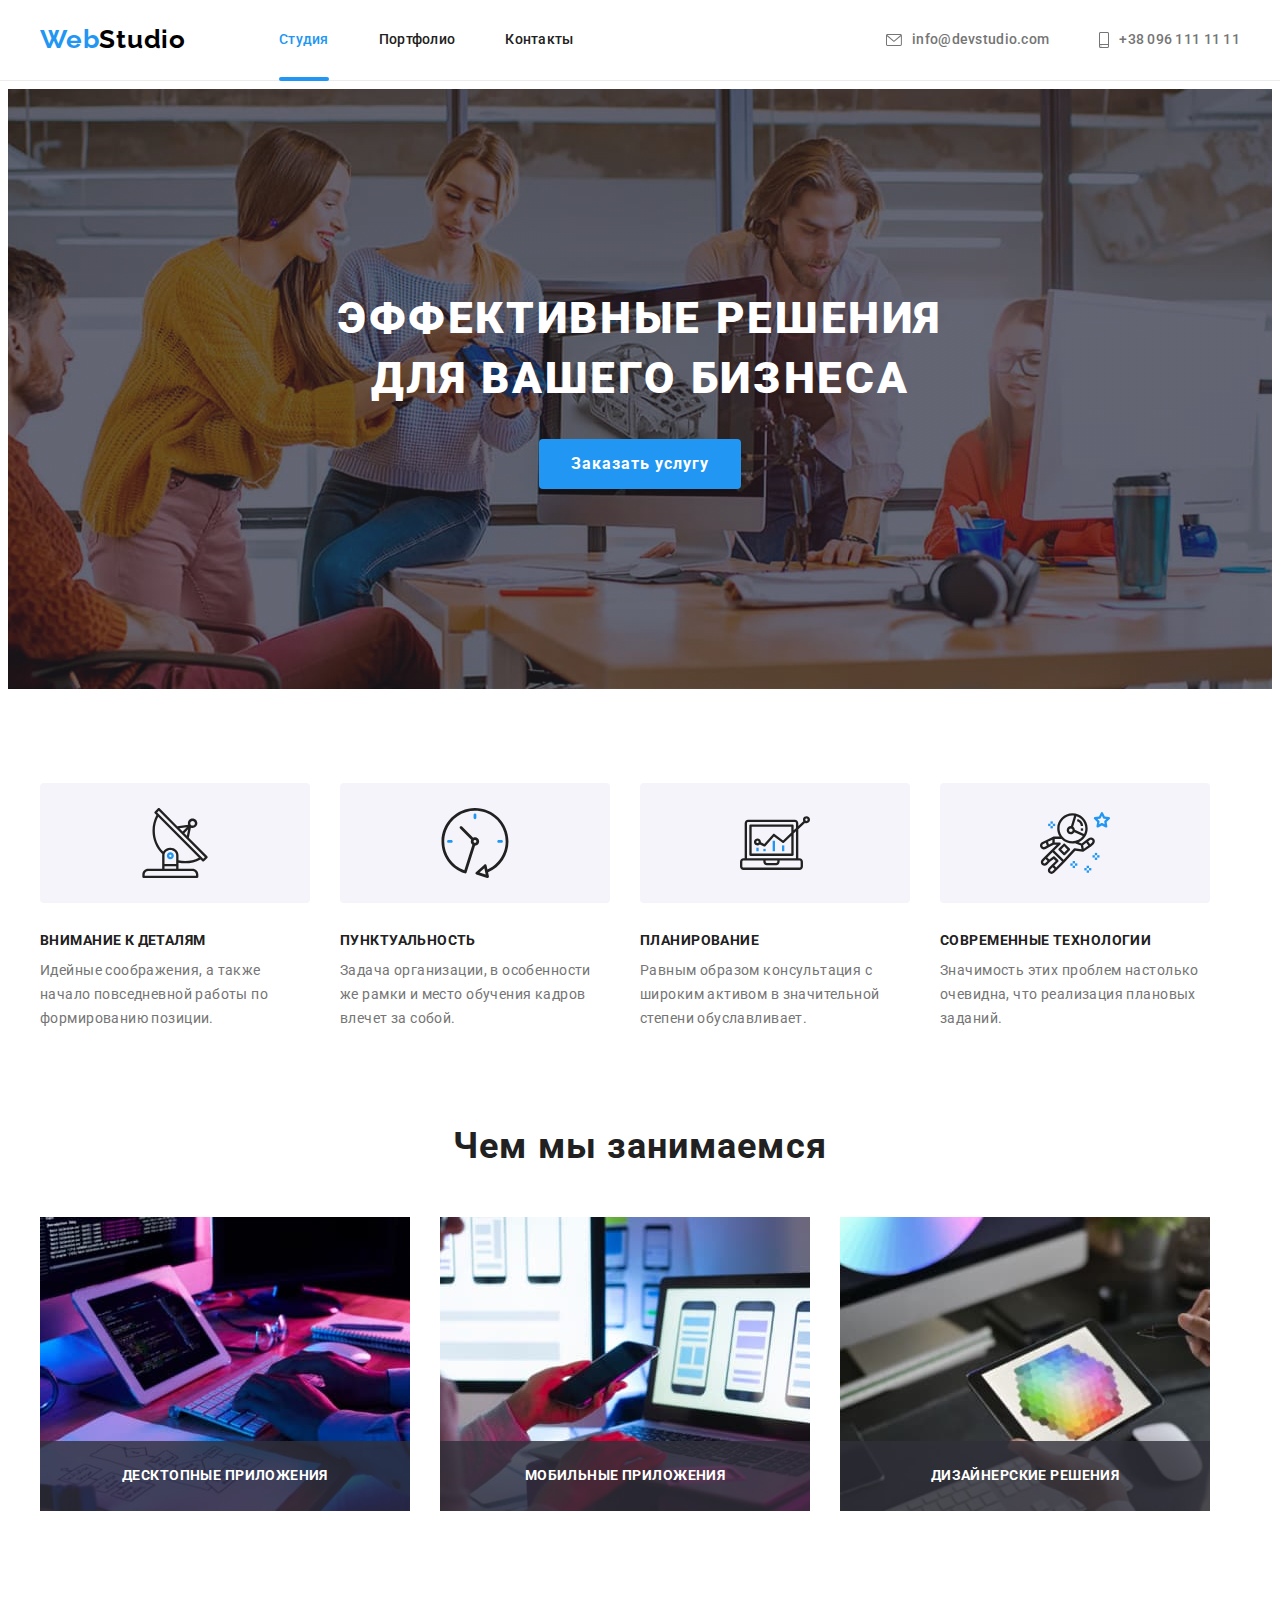
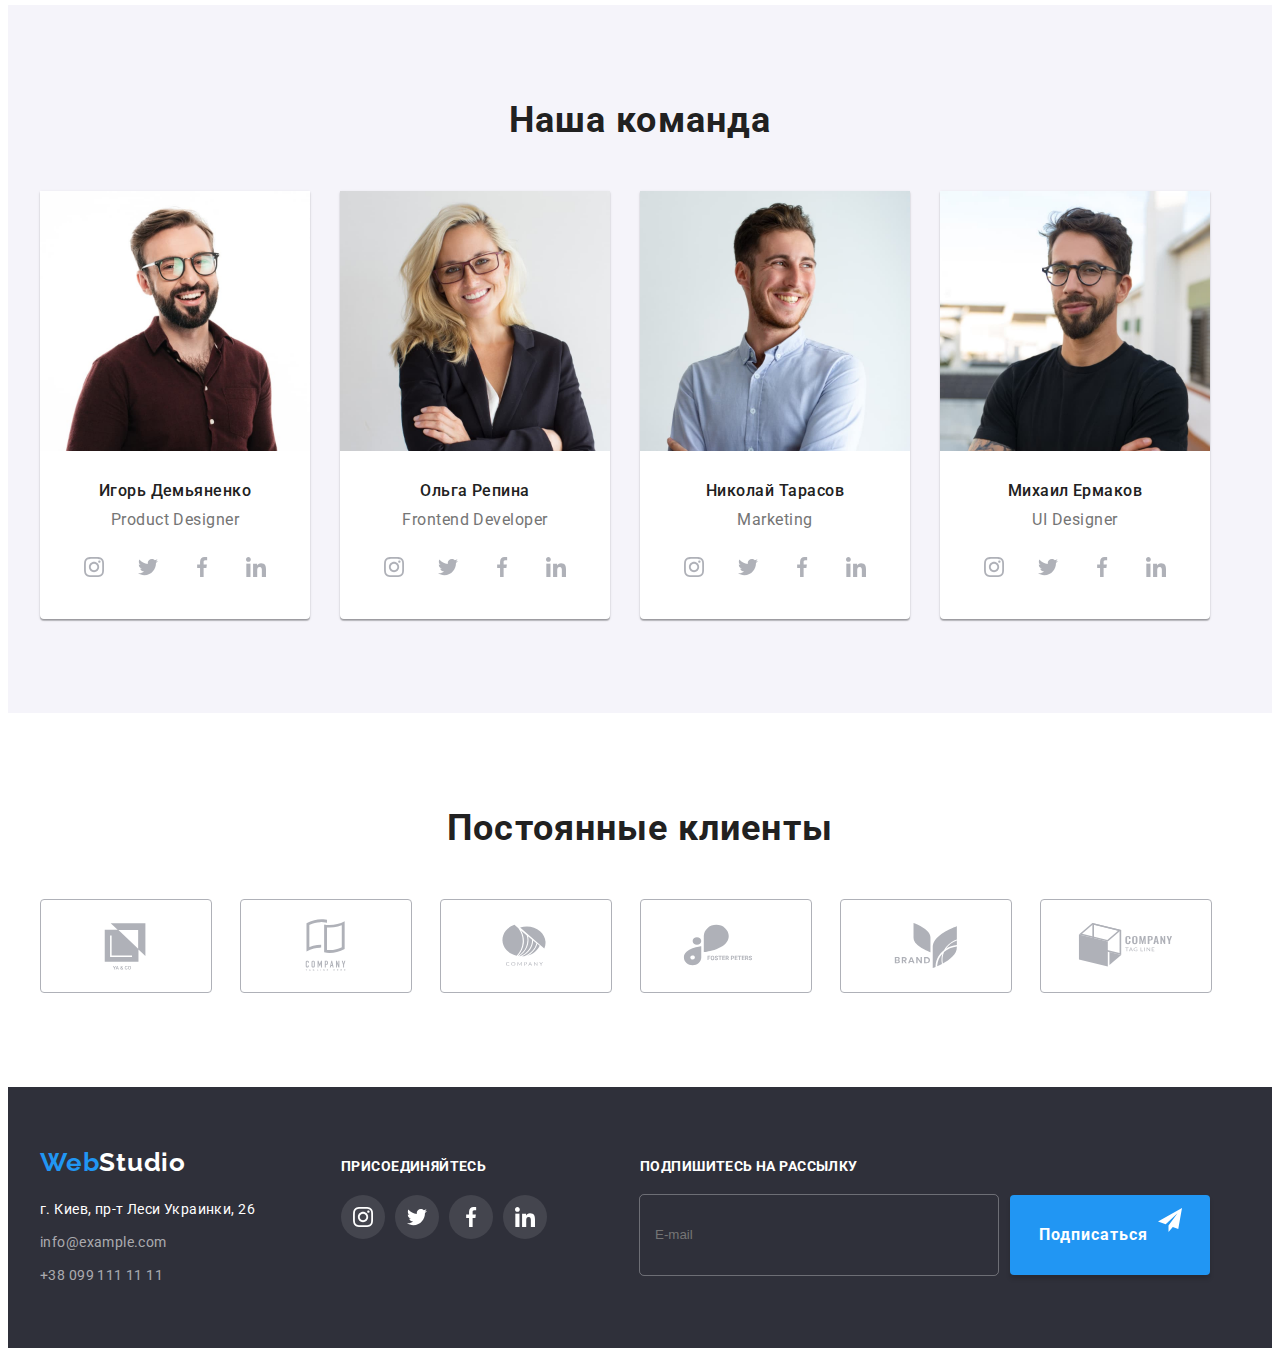
==== commit 3d2d0ccf: "min upd" ====
--- a/index.html
+++ b/index.html
@@ -433,7 +433,7 @@
         </div>
         <div class="footer-form-wrap">
           <strong>Подпишитесь на рассылку</strong>
-          <form class="footer-form">
+          <form class="footer-form" autocomplete="off">
             <input class="footer-input" type="text" name="email" placeholder="E-mail" />
             <button class="button subscribe-btn" type="submit">
               Подписаться
@@ -454,7 +454,7 @@
           </svg>
         </button>
         <strong class="modal-title">Оставьте свои данные, мы вам перезвоним</strong>
-        <form class="modal-form">
+        <form class="modal-form" autocomplete="off">
           <label class="modal-form-label">
             Имя
             <input class="modal-form-text" type="text" name="" id="" />
--- a/css/styles.css
+++ b/css/styles.css
@@ -723,8 +723,11 @@
 
   background-color: transparent;
   color: var(--text-color-secondary);
-  border: 1px solid rgba(255, 255, 255, 0.3);
+  border: none;
+  outline: 1px solid rgba(255, 255, 255, 0.3);
   border-radius: 4px;
+
+  transition: outline 250ms cubic-bezier(0.4, 0, 0.2, 1);
 }
 .footer-input:focus {
   outline: 1px solid #2196f3;
@@ -733,7 +736,6 @@
 .subscribe-btn {
   position: relative;
 
-  display: inline-block;
   width: 200px;
   padding: 10px 62px 10px 29px;
   margin-left: 12px;
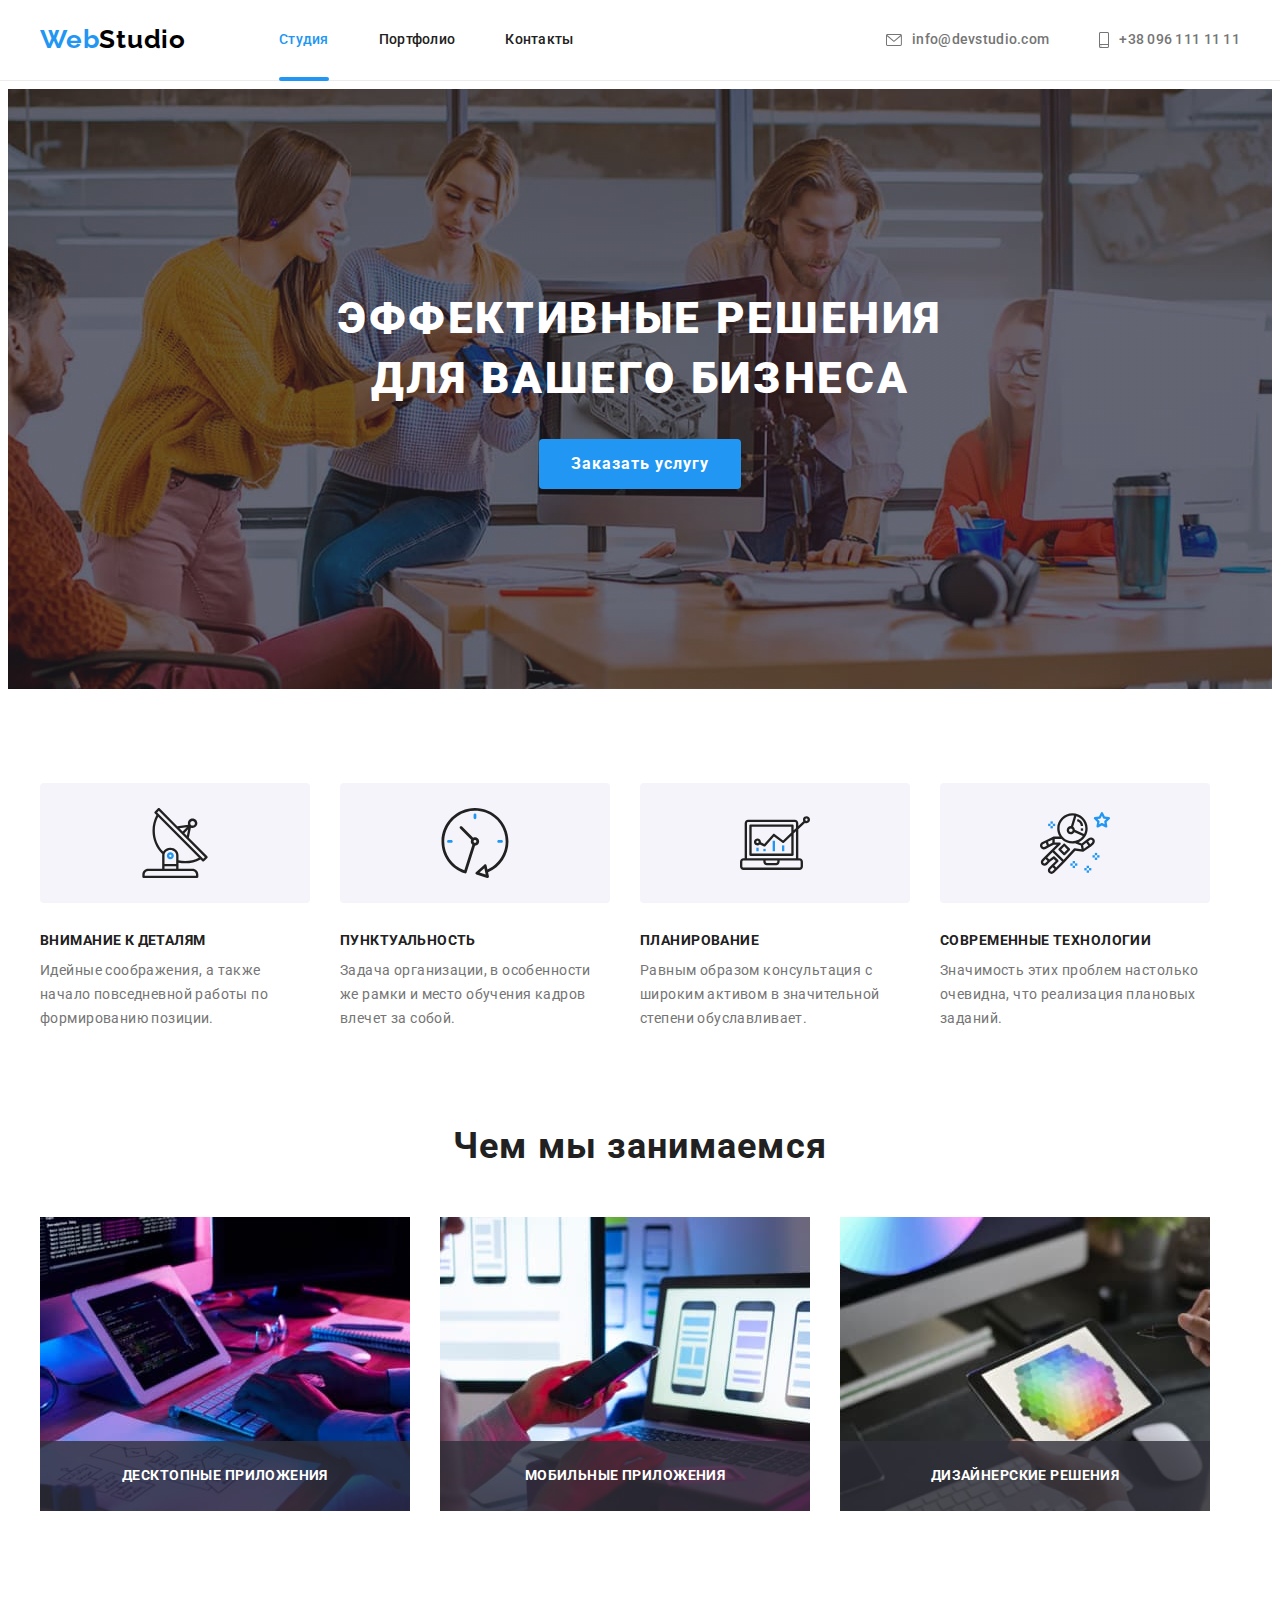
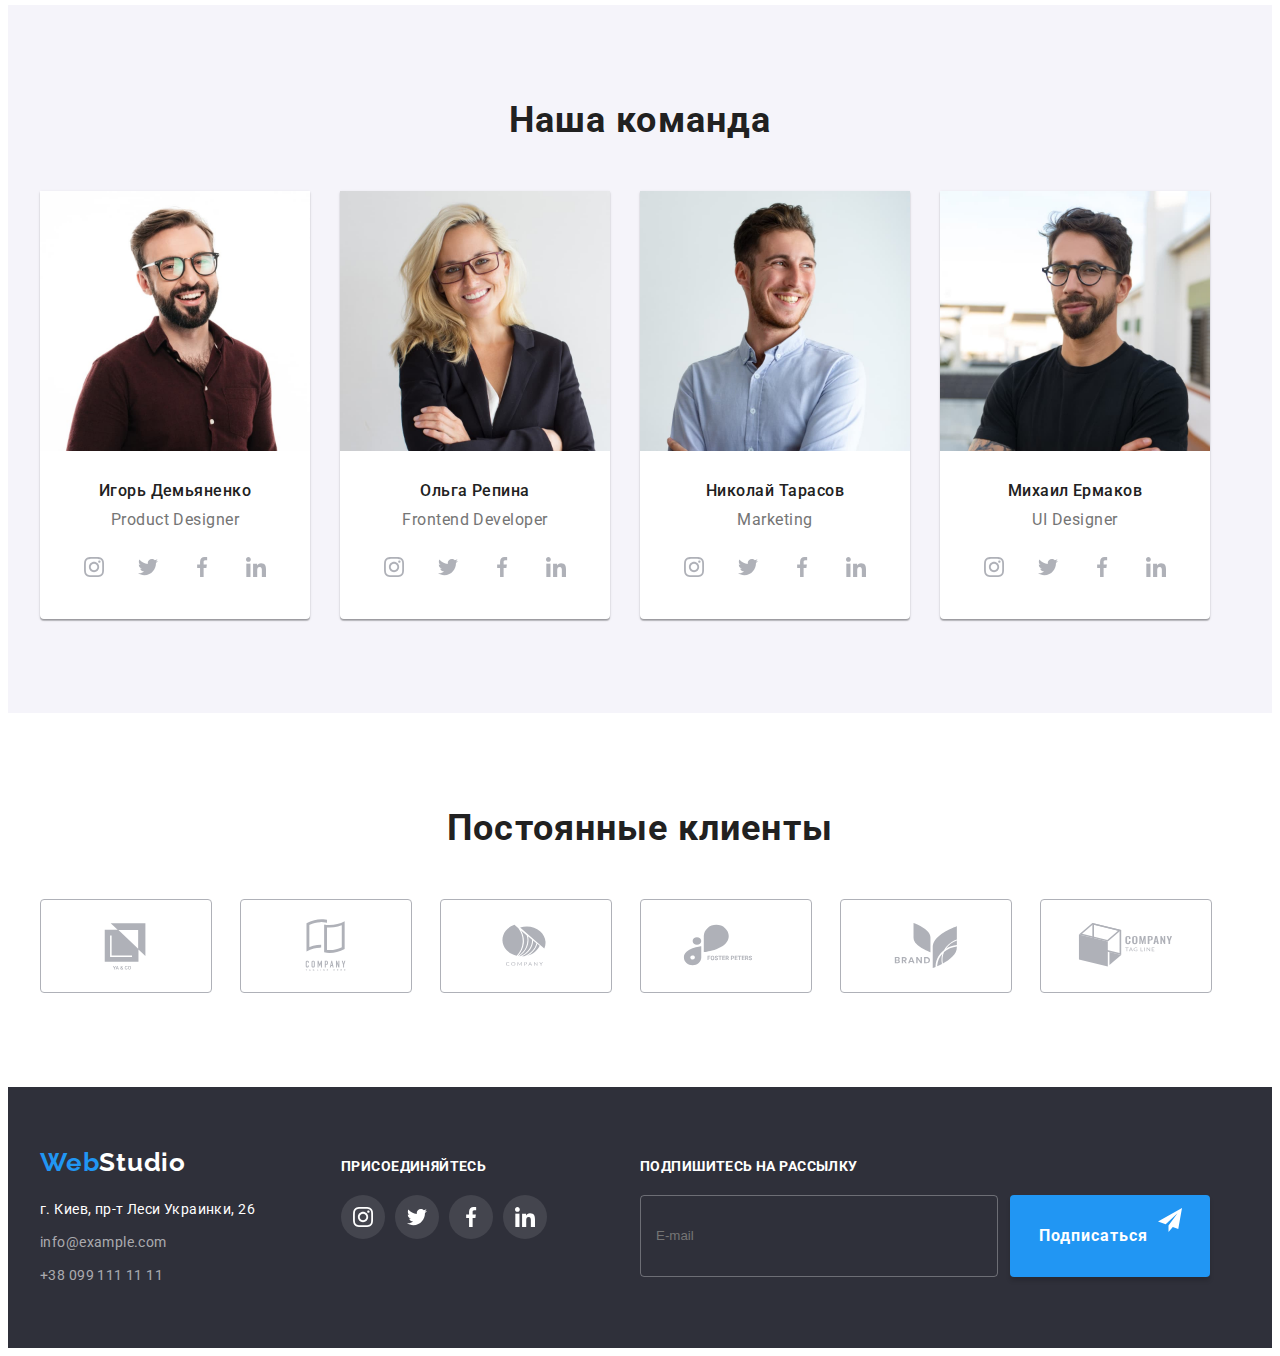
==== commit a3a719fb: "ended forms and transitions" ====
--- a/index.html
+++ b/index.html
@@ -455,22 +455,50 @@
         </button>
         <strong class="modal-title">Оставьте свои данные, мы вам перезвоним</strong>
         <form class="modal-form" autocomplete="off">
-          <label class="modal-form-label">
+          <label class="modal-label">
             Имя
-            <input class="modal-form-text" type="text" name="" id="" />
+            <span>
+              <input class="modal-text" type="text" name="name" placeholder="Василий Пупкин" />
+              <svg class="modal-icon" width="18" height="18">
+                <use href="./images/icons.svg#icon-name"></use>
+              </svg>
+            </span>
           </label>
-          <label class="modal-form-label">
+          <label class="modal-label">
             Телефон
-            <input class="modal-form-text" type="text" name="" id="" />
+            <span>
+              <input class="modal-text" type="tel" name="phone" placeholder="096 111 11 11" />
+              <svg class="modal-icon" width="18" height="18">
+                <use href="./images/icons.svg#icon-phone"></use>
+              </svg>
+            </span>
           </label>
-          <label class="modal-form-label">
+          <label class="modal-label">
             Почта
-            <input class="modal-form-text" type="text" name="" id="" />
+            <span>
+              <input class="modal-text" type="email" name="mail" placeholder="v.pupkin@mail.com" />
+              <svg class="modal-icon" width="18" height="18">
+                <use href="./images/icons.svg#icon-email"></use>
+              </svg>
+            </span>
           </label>
-          <label class="modal-form-label">
+          <label class="modal-label">
             Комментарий
-            <input class="modal-form-text" type="text" name="" id="" />
+            <textarea
+              class="modal-text textarea"
+              name="comment"
+              placeholder="Введите текст"
+            ></textarea>
           </label>
+          <label class="policy-label">
+            Соглашаюсь с рассылкой и принимаю
+            <a href="#">Условия договора</a>
+            <input class="policy-checkbox" type="checkbox" name="policy" />
+            <svg class="icon-check" width="15" height="15">
+              <use href="./images/icons.svg#icon-check"></use>
+            </svg>
+          </label>
+          <button class="button" type="submit">Отправить</button>
         </form>
       </div>
     </div>
--- a/css/styles.css
+++ b/css/styles.css
@@ -29,10 +29,6 @@
 ul {
   margin: 0;
   padding-left: 0;
-}
-
-button {
-  cursor: pointer;
 }
 
 .list {
@@ -86,6 +82,32 @@
   padding-bottom: 94px;
 }
 
+.button {
+  display: block;
+  padding: 10px 32px;
+  margin: 0 auto;
+  border: none;
+
+  font-family: inherit;
+  font-weight: 700;
+  font-size: 16px;
+  line-height: 1.88;
+  letter-spacing: 0.06em;
+  color: var(--text-color-secondary);
+
+  background-color: var(--accent-color);
+  box-shadow: 0px 4px 4px rgba(0, 0, 0, 0.15);
+  border-radius: 4px;
+
+  transition: background-color 250ms cubic-bezier(0.4, 0, 0.2, 1);
+  cursor: pointer;
+}
+
+.button:hover,
+.button:focus {
+  background-color: #188ce8;
+}
+
 /* -----------------HEADER----------------- */
 
 .header {
@@ -238,31 +260,6 @@
   color: var(--hero-title-color);
 }
 
-.button {
-  display: block;
-  padding: 10px 32px;
-  margin: 0 auto;
-  border: none;
-
-  font-family: inherit;
-  font-weight: 700;
-  font-size: 16px;
-  line-height: 1.88;
-  letter-spacing: 0.06em;
-  color: var(--text-color-secondary);
-
-  background-color: var(--accent-color);
-  box-shadow: 0px 4px 4px rgba(0, 0, 0, 0.15);
-  border-radius: 4px;
-
-  transition: background-color 250ms cubic-bezier(0.4, 0, 0.2, 1);
-}
-
-.button:hover,
-.button:focus {
-  background-color: #188ce8;
-}
-
 /* -----------------FEATURES----------------- */
 
 .features.section {
@@ -723,14 +720,14 @@
 
   background-color: transparent;
   color: var(--text-color-secondary);
-  border: none;
-  outline: 1px solid rgba(255, 255, 255, 0.3);
+  border: 1px solid rgba(255, 255, 255, 0.3);
   border-radius: 4px;
 
-  transition: outline 250ms cubic-bezier(0.4, 0, 0.2, 1);
+  transition: border 250ms cubic-bezier(0.4, 0, 0.2, 1);
 }
 .footer-input:focus {
-  outline: 1px solid #2196f3;
+  border: 1px solid #2196f3;
+  outline: none;
 }
 
 .subscribe-btn {
@@ -804,6 +801,7 @@
   border-radius: 50%;
 
   transition: color 250ms cubic-bezier(0.4, 0, 0.2, 1);
+  cursor: pointer;
 }
 
 .modal-close-btn > svg {
@@ -828,12 +826,122 @@
   color: var(--title-color);
 }
 
-.modal-form-label {
-  display: block;
-}
-
-.modal-form-text {
-  display: block;
+.modal-label {
+  display: block;
+
+  font-size: 12px;
+  line-height: 1.17;
+  letter-spacing: 0.01em;
+  color: #757575;
+}
+
+.modal-label span {
+  position: relative;
+  display: block;
+}
+
+.modal-icon {
+  position: absolute;
+  top: 11px;
+  left: 12px;
+
+  transition: fill 250ms cubic-bezier(0.4, 0, 0.2, 1);
+}
+
+.modal-label + .modal-label {
+  margin-top: 10px;
+}
+
+.modal-text {
+  display: block;
+
+  margin-top: 4px;
+  padding: 11px;
+  padding-left: 42px;
+  width: 100%;
+  height: 40px;
+
+  color: #000;
+  border: 1px solid rgba(33, 33, 33, 0.2);
+  border-radius: 4px;
+
+  transition: border 250ms cubic-bezier(0.4, 0, 0.2, 1);
+}
+
+.modal-text:focus {
+  border: 1px solid #2196f3;
+  outline: none;
+}
+
+.modal-text:focus + .modal-icon {
+  fill: var(--accent-color);
+}
+
+.modal-text::placeholder {
+  font-size: 14px;
+  line-height: 1.14;
+  letter-spacing: 0.01em;
+  color: rgba(117, 117, 117, 0.5);
+}
+
+.textarea {
+  resize: none;
+  min-height: 120px;
+  overflow: auto;
+  padding: 12px 16px;
+}
+
+.policy-label {
+  position: relative;
+
+  display: block;
+
+  margin-top: 20px;
+  margin-bottom: 30px;
+  margin-left: auto;
+  margin-right: auto;
+
+  font-size: 14px;
+  line-height: 1.71;
+  letter-spacing: 0.03em;
+  color: #757575;
+  text-align: center;
+}
+
+.policy-label a {
+  color: var(--accent-color);
+}
+
+.policy-checkbox {
+  position: absolute;
+  white-space: nowrap;
+  width: 1px;
+  height: 1px;
+  overflow: hidden;
+  border: 0;
+  padding: 0;
+  clip: rect(0 0 0 0);
+  clip-path: inset(50%);
+  margin: -1px;
+}
+
+.icon-check {
+  position: absolute;
+  top: 50%;
+  left: 0px;
+  transform: translateY(-50%);
+
+  border: 2px solid var(--title-color);
+  border-radius: 2px;
+
+  transition: background-color 250ms cubic-bezier(0.4, 0, 0.2, 1),
+    border 250ms cubic-bezier(0.4, 0, 0.2, 1);
+  cursor: pointer;
+}
+
+.policy-checkbox:checked + .icon-check {
+  background-color: var(--accent-color);
+  border: none;
 }
 
 .no-scroll {
